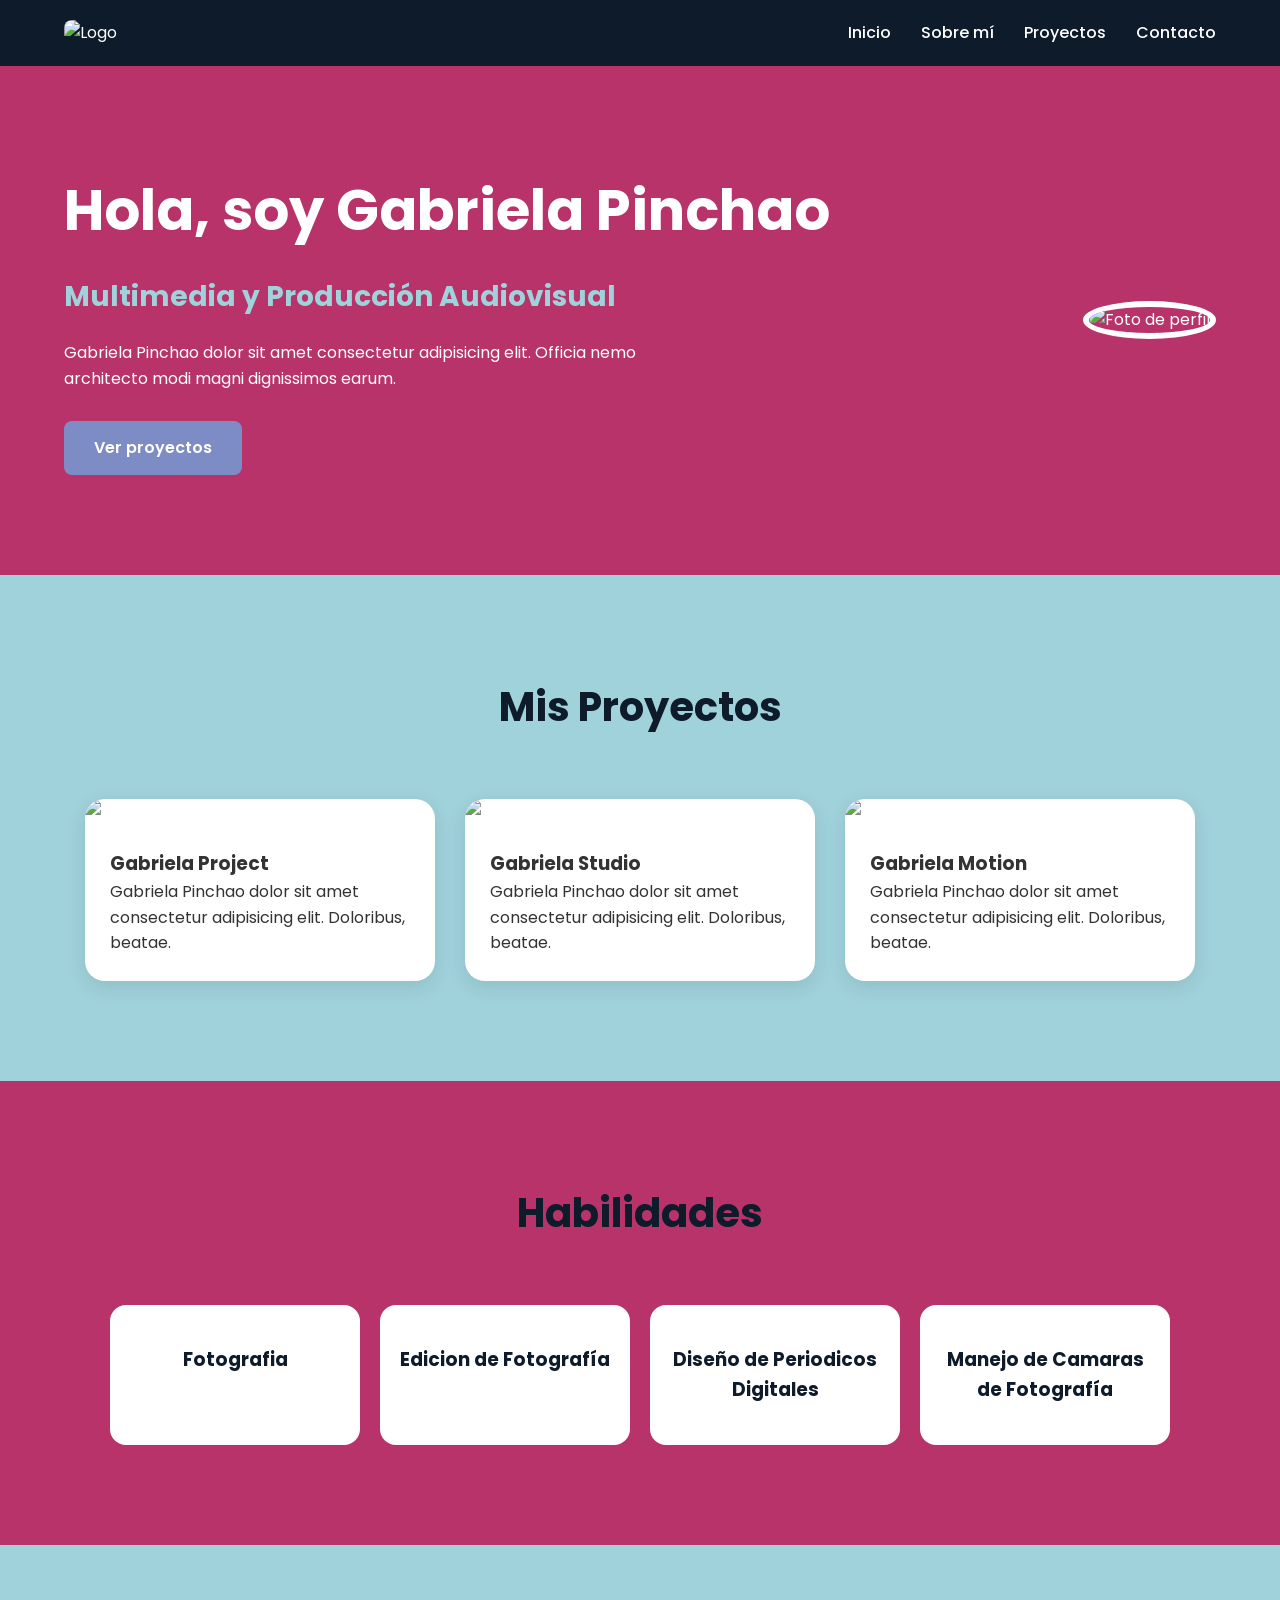
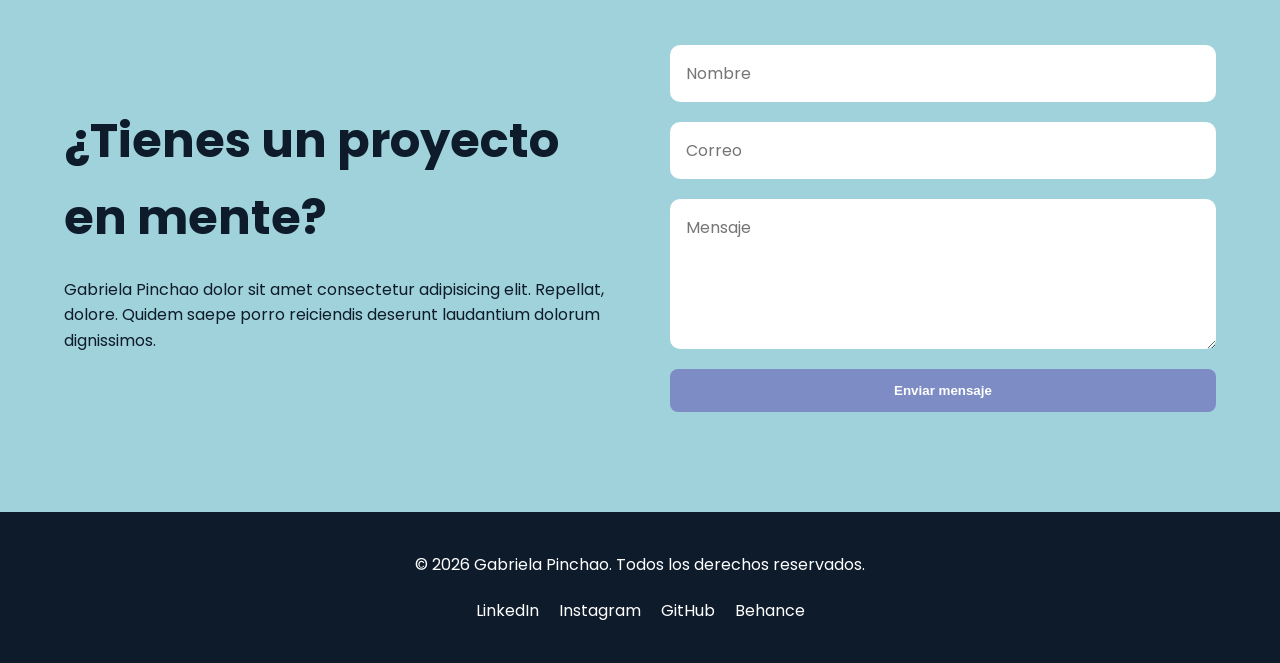
==== index.html @ ec37221f "Proyecto" ====
<!DOCTYPE html>
<html lang="es">
<head>
    <meta charset="UTF-8">
    <meta name="viewport" content="width=device-width, initial-scale=1.0">
    <title>Portafolio Personal</title>

    <!-- Enlace externo hacia la hoja de estilos -->
    <link rel="stylesheet" href="css/style.css">

    <!-- Fuente importada desde Google Fonts -->
    <link rel="preconnect" href="https://fonts.googleapis.com">
    <link rel="preconnect" href="https://fonts.gstatic.com" crossorigin>
    <link href="https://fonts.googleapis.com/css2?family=Poppins:wght@300;400;500;600;700&display=swap" rel="stylesheet">
</head>
<body>

    <!-- Encabezado principal con logo y navegación -->
    <header>
        <div class="container header-container">

            <!-- Logo representado con una imagen placeholder -->
            <div class="logo">
                <img src="https://picsum.photos/50/50" alt="Logo">
            </div>

            <!-- Menú de navegación horizontal -->
            <nav>
                <ul class="nav-links">
                    <li><a href="#inicio">Inicio</a></li>
                    <li><a href="#sobre-mi">Sobre mí</a></li>
                    <li><a href="#proyectos">Proyectos</a></li>
                    <li><a href="#contacto">Contacto</a></li>
                </ul>
            </nav>

        </div>
    </header>

    <main>

        <!-- Sección principal Hero con presentación personal -->
        <section class="hero" id="inicio">

            <div class="container hero-container">

                <!-- Columna izquierda con información introductoria -->
                <div class="hero-text">
                    <h1>Hola, soy Gabriela Pinchao</h1>

                    <h2>Multimedia y Producción Audiovisual</h2>

                    <p>
                        Gabriela Pinchao dolor sit amet consectetur adipisicing elit. 
                        Officia nemo architecto modi magni dignissimos earum.
                    </p>

                    <!-- Botón principal para dirigir hacia proyectos -->
                    <a href="#proyectos" class="btn">
                        Ver proyectos
                    </a>
                </div>

                <!-- Columna derecha con imagen de perfil circular -->
                <div class="hero-image">
                    <img src="https://picsum.photos/400/400" alt="Foto de perfil">
                </div>

            </div>

        </section>

        <!-- Sección destinada a mostrar proyectos destacados -->
        <section class="projects" id="proyectos">

            <div class="container">

                <h2 class="section-title">Mis Proyectos</h2>

                <!-- Contenedor flex para organizar tarjetas -->
                <div class="projects-grid">

                    <!-- Tarjeta individual de proyecto -->
                    <article class="project-card">

                        <img src="https://picsum.photos/350/250?random=1" alt="Proyecto 1">

                        <div class="project-content">
                            <h3>Gabriela Project</h3>

                            <p>
                                Gabriela Pinchao dolor sit amet consectetur adipisicing elit. 
                                Doloribus, beatae.
                            </p>
                        </div>

                    </article>

                    <article class="project-card">

                        <img src="https://picsum.photos/350/250?random=2" alt="Proyecto 2">

                        <div class="project-content">
                            <h3>Gabriela Studio</h3>

                            <p>
                                Gabriela Pinchao dolor sit amet consectetur adipisicing elit. 
                                Doloribus, beatae.
                            </p>
                        </div>

                    </article>

                    <article class="project-card">

                        <img src="https://picsum.photos/350/250?random=3" alt="Proyecto 3">

                        <div class="project-content">
                            <h3>Gabriela Motion</h3>

                            <p>
                                Gabriela Pinchao dolor sit amet consectetur adipisicing elit. 
                                Doloribus, beatae.
                            </p>
                        </div>

                    </article>

                </div>

            </div>

        </section>

        <!-- Sección de habilidades personales -->
        <section class="skills" id="sobre-mi">

            <div class="container">

                <h2 class="section-title">Habilidades</h2>

                <!-- Distribución horizontal de habilidades -->
                <div class="skills-grid">

                    <div class="skill-card">
                        <h3>Fotografia</h3>
                    </div>

                    <div class="skill-card">
                        <h3>Edicion de Fotografía</h3>
                    </div>

                    <div class="skill-card">
                        <h3>Diseño de Periodicos Digitales</h3>
                    </div>

                    <div class="skill-card">
                        <h3>Manejo de Camaras de Fotografía</h3>
                    </div>

                </div>

            </div>

        </section>

        <!-- Sección de contacto con información y formulario -->
        <section class="contact" id="contacto">

            <div class="container contact-container">

                <!-- Columna izquierda con mensaje motivacional -->
                <div class="contact-text">

                    <h2>¿Tienes un proyecto en mente?</h2>

                    <p>
                        Gabriela Pinchao dolor sit amet consectetur adipisicing elit. 
                        Repellat, dolore. Quidem saepe porro reiciendis deserunt 
                        laudantium dolorum dignissimos.
                    </p>

                </div>

                <!-- Formulario de contacto -->
                <div class="contact-form">

                    <form>

                        <input type="text" placeholder="Nombre">

                        <input type="email" placeholder="Correo">

                        <textarea placeholder="Mensaje"></textarea>

                        <button type="submit" class="btn">
                            Enviar mensaje
                        </button>

                    </form>

                </div>

            </div>

        </section>

    </main>

    <!-- Pie de página con redes sociales -->
    <footer>

        <div class="container footer-container">

            <p>© 2026 Gabriela Pinchao. Todos los derechos reservados.</p>

            <!-- Redes sociales organizadas horizontalmente -->
            <div class="social-links">
                <a href="#">LinkedIn</a>
                <a href="#">Instagram</a>
                <a href="#">GitHub</a>
                <a href="#">Behance</a>
            </div>

        </div>

    </footer>

</body>
</html>
---- css/style.css ----
/* 
   Reset básico para eliminar márgenes y paddings 
   predeterminados del navegador
*/
*{
    margin: 0;
    padding: 0;
    box-sizing: border-box;
}

/* 
   Estilos generales aplicados al cuerpo de la página
*/
body{
    font-family: 'Poppins', sans-serif;
    line-height: 1.6;
    color: #ffffff;
    background-color: #F4F4F4;
}

/* 
   Clase reutilizable para centrar y limitar contenido
*/
.container{
    width: 90%;
    max-width: 1200px;
    margin: 0 auto;
}

/* 
   Encabezado principal de navegación
*/
header{
    background-color: #0D1B2A;
    padding: 20px 0;
    position: sticky;
    top: 0;
    z-index: 100;
}

/* 
   Organización horizontal del logo y menú
*/
.header-container{
    display: flex;
    justify-content: space-between;
    align-items: center;
}

/* 
   Ajuste visual del logo
*/
.logo img{
    width: 50px;
    height: 50px;
    border-radius: 8px;
}

/* 
   Eliminación de estilos de lista en navegación
*/
.nav-links{
    display: flex;
    gap: 30px;
    list-style: none;
}

/* 
   Estilos visuales para enlaces del menú
*/
.nav-links a{
    text-decoration: none;
    color: #ffffff;
    font-weight: 500;
    transition: 0.3s;
}

/* 
   Efecto hover en navegación
*/
.nav-links a:hover{
    color: #7D8CC4;
}

/* 
   Sección principal de presentación
*/
.hero{
    background-color: #B8336A;
    padding: 100px 0;
}

/* 
   Distribución en dos columnas usando Flexbox
*/
.hero-container{
    display: flex;
    align-items: center;
    justify-content: space-between;
    gap: 60px;
}

/* 
   Control de ancho para texto del hero
*/
.hero-text{
    flex: 1;
}

/* 
   Estilo del título principal
*/
.hero-text h1{
    font-size: 56px;
    margin-bottom: 20px;
}

/* 
   Estilo del subtítulo
*/
.hero-text h2{
    font-size: 28px;
    margin-bottom: 20px;
    color: #A0D2DB;
}

/* 
   Espaciado del párrafo descriptivo
*/
.hero-text p{
    margin-bottom: 30px;
    max-width: 600px;
}

/* 
   Botones principales del sitio
*/
.btn{
    display: inline-block;
    background-color: #7D8CC4;
    color: #ffffff;
    padding: 14px 30px;
    border-radius: 8px;
    text-decoration: none;
    border: none;
    cursor: pointer;
    font-weight: 600;
    transition: 0.3s;
}

/* 
   Animación suave al pasar el cursor
*/
.btn:hover{
    transform: translateY(-3px);
    opacity: 0.9;
}

/* 
   Ajuste de imagen de perfil
*/
.hero-image img{
    width: 400px;
    height: 400px;
    border-radius: 50%;
    object-fit: cover;
    border: 6px solid #ffffff;
}

/* 
   Espaciado general de secciones
*/
section{
    padding: 100px 0;
}

/* 
   Títulos centrales de sección
*/
.section-title{
    text-align: center;
    font-size: 40px;
    margin-bottom: 60px;
    color: #0D1B2A;
}

/* 
   Fondo de sección proyectos
*/
.projects{
    background-color: #A0D2DB;
}

/* 
   Organización horizontal de tarjetas
*/
.projects-grid{
    display: flex;
    gap: 30px;
    flex-wrap: wrap;
    justify-content: center;
}

/* 
   Diseño visual de cada tarjeta
*/
.project-card{
    background-color: #ffffff;
    width: 350px;
    border-radius: 20px;
    overflow: hidden;
    box-shadow: 0 6px 20px rgba(0,0,0,0.1);
    transition: 0.3s;
}

/* 
   Elevación visual al pasar el cursor
*/
.project-card:hover{
    transform: translateY(-8px);
}

/* 
   Ajuste de imágenes de proyectos
*/
.project-card img{
    width: 100%;
    display: block;
}

/* 
   Espaciado interno de contenido
*/
.project-content{
    padding: 25px;
    color: #333333;
}

/* 
   Fondo alternado para habilidades
*/
.skills{
    background-color: #B8336A;
}

/* 
   Organización de habilidades en 4 columnas
*/
.skills-grid{
    display: flex;
    gap: 20px;
    flex-wrap: wrap;
    justify-content: center;
}

/* 
   Tarjetas simples de habilidades
*/
.skill-card{
    background-color: #ffffff;
    color: #0D1B2A;
    width: 250px;
    padding: 40px 20px;
    border-radius: 16px;
    text-align: center;
    font-weight: 600;
    transition: 0.3s;
}

/* 
   Animación suave para habilidades
*/
.skill-card:hover{
    transform: scale(1.05);
}

/* 
   Fondo claro para contacto
*/
.contact{
    background-color: #A0D2DB;
}

/* 
   Distribución en dos columnas
*/
.contact-container{
    display: flex;
    justify-content: space-between;
    gap: 60px;
    align-items: center;
}

/* 
   Ajuste del bloque de texto
*/
.contact-text{
    flex: 1;
    color: #0D1B2A;
}

/* 
   Título grande de llamada a la acción
*/
.contact-text h2{
    font-size: 48px;
    margin-bottom: 20px;
}

/* 
   Área del formulario
*/
.contact-form{
    flex: 1;
}

/* 
   Organización vertical de campos
*/
.contact-form form{
    display: flex;
    flex-direction: column;
    gap: 20px;
}

/* 
   Estilos de inputs y textarea
*/
.contact-form input,
.contact-form textarea{
    padding: 16px;
    border: none;
    border-radius: 10px;
    font-size: 16px;
    font-family: 'Poppins', sans-serif;
}

/* 
   Altura personalizada del textarea
*/
.contact-form textarea{
    min-height: 150px;
    resize: vertical;
}

/* 
   Pie de página del sitio
*/
footer{
    background-color: #0D1B2A;
    padding: 40px 0;
}

/* 
   Contenido centrado del footer
*/
.footer-container{
    display: flex;
    flex-direction: column;
    align-items: center;
    gap: 20px;
}

/* 
   Organización horizontal de redes sociales
*/
.social-links{
    display: flex;
    gap: 20px;
}

/* 
   Estilos visuales de enlaces sociales
*/
.social-links a{
    color: #ffffff;
    text-decoration: none;
    transition: 0.3s;
}

/* 
   Efecto hover para redes sociales
*/
.social-links a:hover{
    color: #7D8CC4;
}

/* 
   Adaptación responsive para pantallas pequeñas
*/
@media(max-width: 900px){

    .hero-container,
    .contact-container{
        flex-direction: column;
        text-align: center;
    }

    .hero-image img{
        width: 300px;
        height: 300px;
    }

    .hero-text h1{
        font-size: 42px;
    }

    .contact-text h2{
        font-size: 36px;
    }

    .header-container{
        flex-direction: column;
        gap: 20px;
    }

    .nav-links{
        flex-wrap: wrap;
        justify-content: center;
    }
}
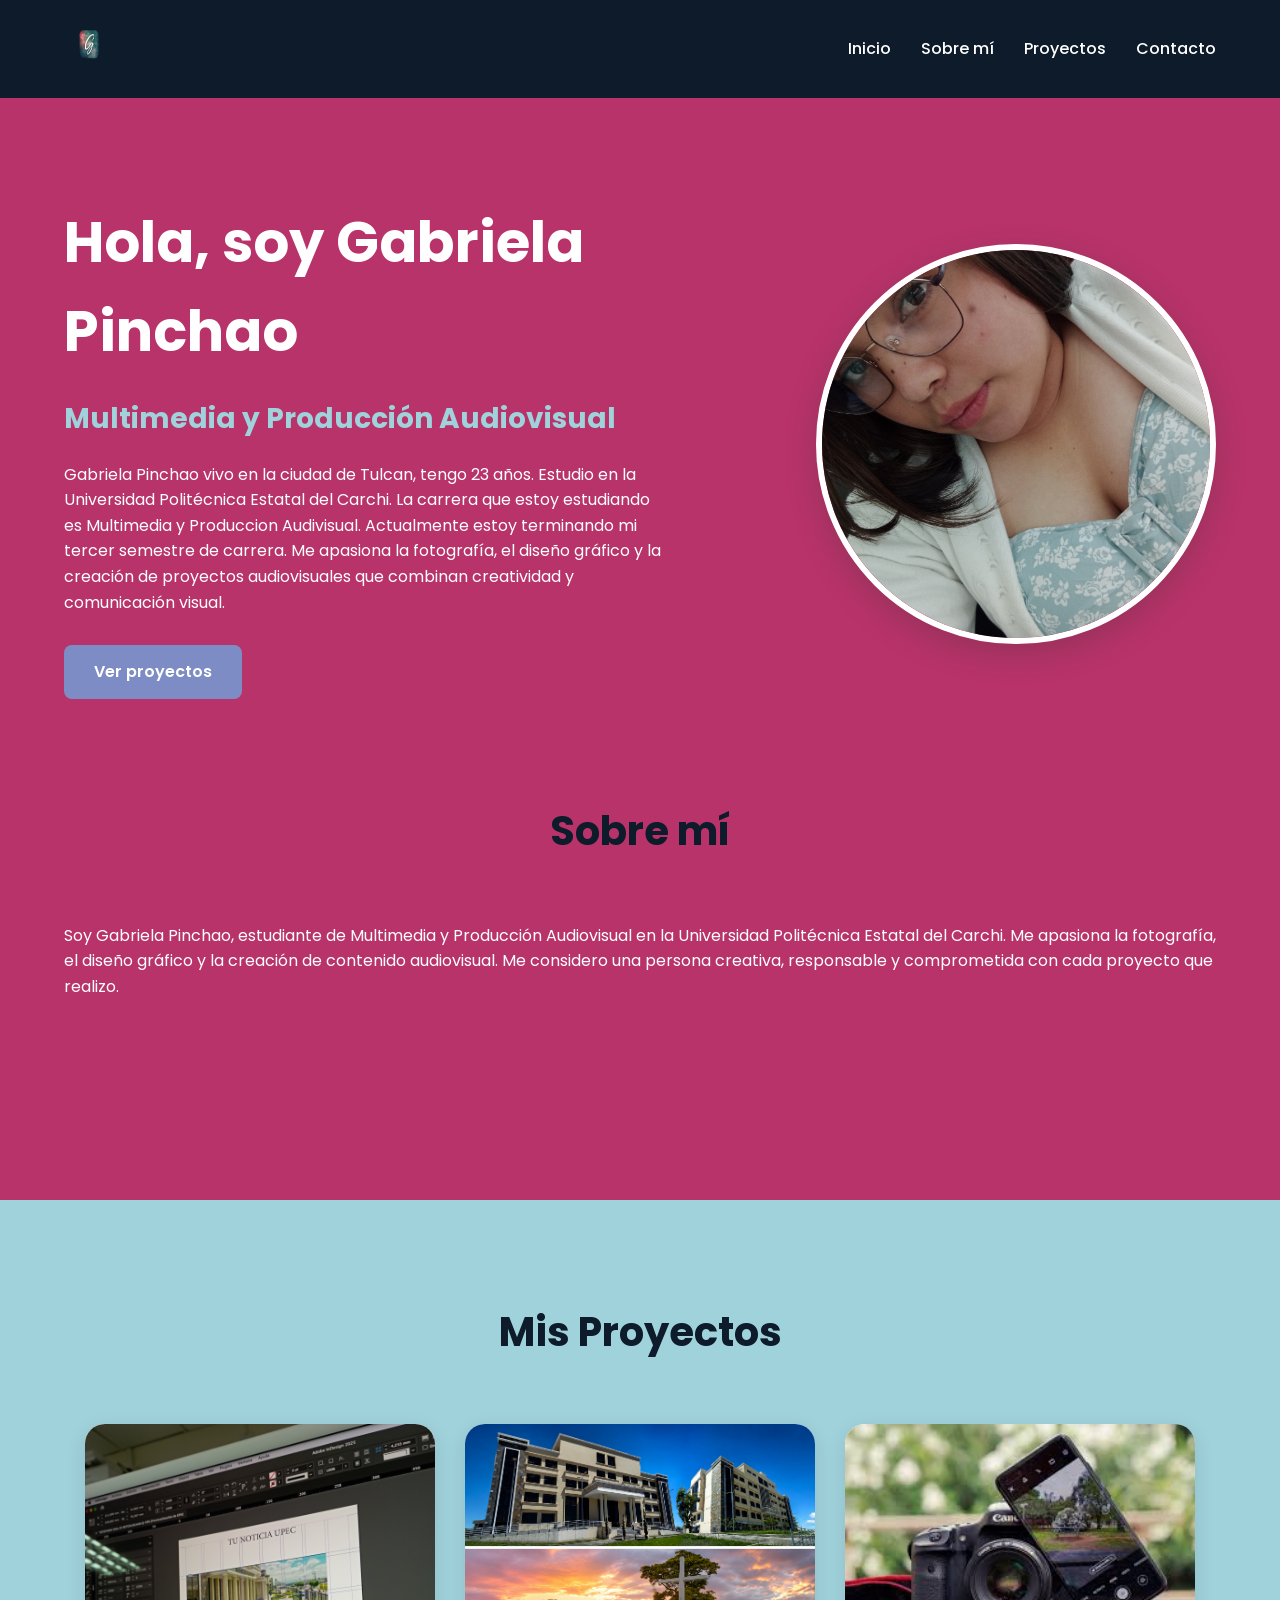
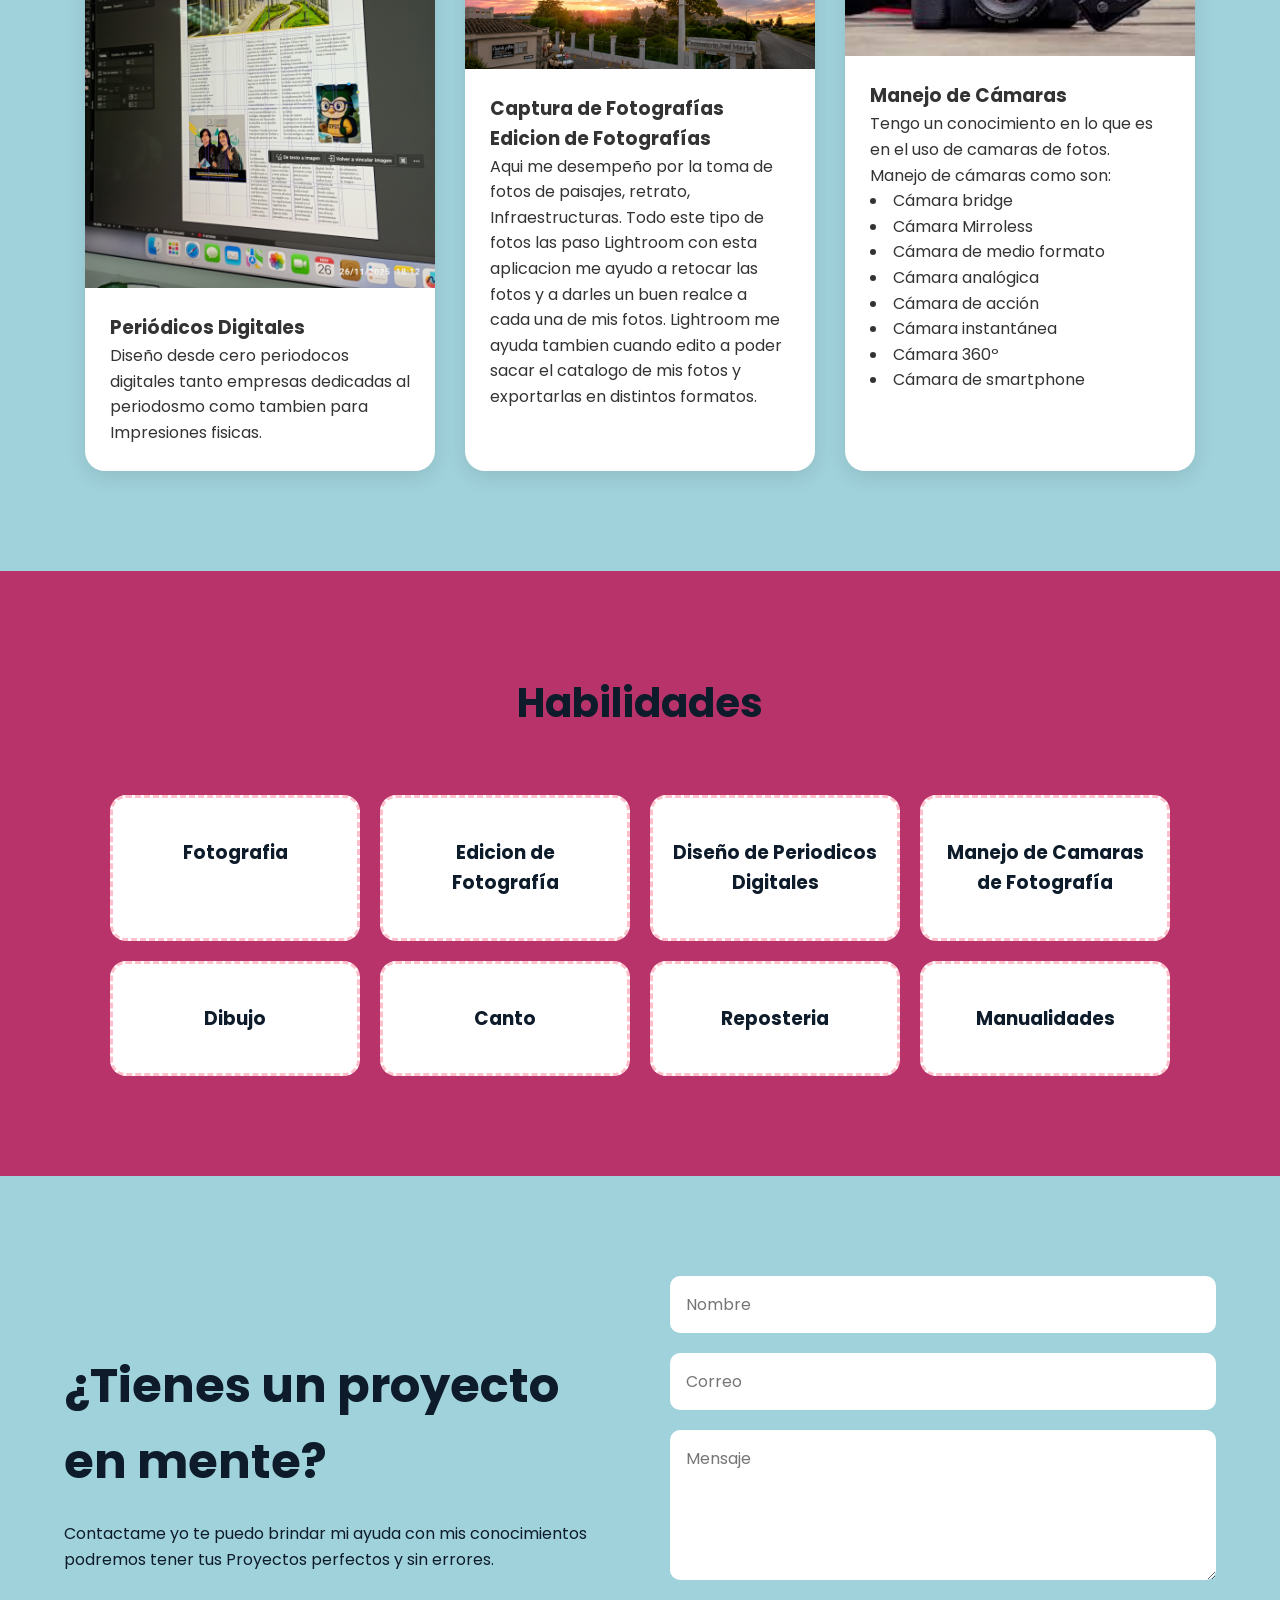
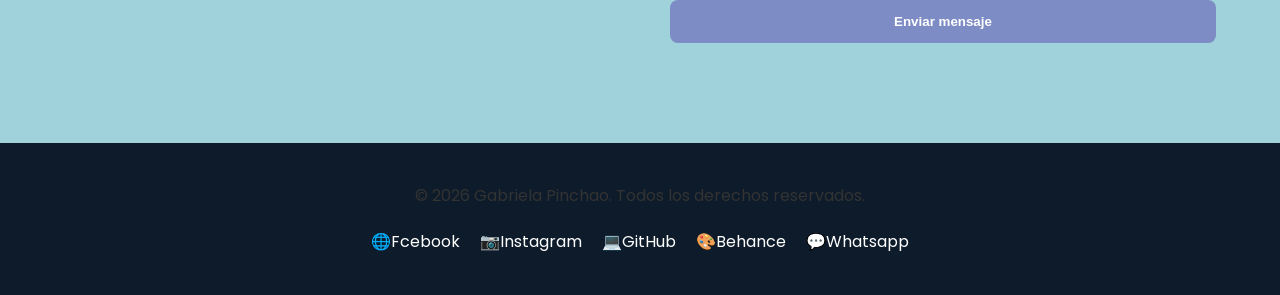
==== commit 2ad8abd3: "cambios" ====
--- a/index.html
+++ b/index.html
@@ -6,7 +6,7 @@
     <title>Portafolio Personal</title>
 
     <!-- Enlace externo hacia la hoja de estilos -->
-    <link rel="stylesheet" href="css/style.css">
+    <link rel="stylesheet" href="style/style.css">
 
     <!-- Fuente importada desde Google Fonts -->
     <link rel="preconnect" href="https://fonts.googleapis.com">
@@ -21,7 +21,7 @@
 
             <!-- Logo representado con una imagen placeholder -->
             <div class="logo">
-                <img src="https://picsum.photos/50/50" alt="Logo">
+                <img src="img/logo de pie.png" alt="Logo">
             </div>
 
             <!-- Menú de navegación horizontal -->
@@ -35,7 +35,10 @@
             </nav>
 
         </div>
+
+        
     </header>
+    
 
     <main>
 
@@ -51,8 +54,11 @@
                     <h2>Multimedia y Producción Audiovisual</h2>
 
                     <p>
-                        Gabriela Pinchao dolor sit amet consectetur adipisicing elit. 
-                        Officia nemo architecto modi magni dignissimos earum.
+                        Gabriela Pinchao vivo en la ciudad de Tulcan, tengo 23 años.
+                        Estudio en la Universidad  Politécnica Estatal del Carchi.
+                        La carrera que estoy estudiando  es Multimedia y Produccion Audivisual.
+                        Actualmente estoy terminando mi tercer semestre de carrera.
+                        Me apasiona la fotografía, el diseño gráfico y la creación de proyectos audiovisuales que combinan creatividad y comunicación visual.
                     </p>
 
                     <!-- Botón principal para dirigir hacia proyectos -->
@@ -63,11 +69,23 @@
 
                 <!-- Columna derecha con imagen de perfil circular -->
                 <div class="hero-image">
-                    <img src="https://picsum.photos/400/400" alt="Foto de perfil">
-                </div>
-
-            </div>
-
+                    <img src="img/Mi foto.jpg" alt="Foto de perfil">
+                </div>
+
+            </div>
+              <section class="about" id="sobre-mi">
+
+    <div class="container">
+
+        <h2 class="section-title">Sobre mí</h2>
+
+        <p>
+            Soy Gabriela Pinchao, estudiante de Multimedia y Producción Audiovisual en la Universidad Politécnica Estatal del Carchi. Me apasiona la fotografía, el diseño gráfico y la creación de contenido audiovisual. Me considero una persona creativa, responsable y comprometida con cada proyecto que realizo.
+        </p>
+
+    </div>
+
+</section>
         </section>
 
         <!-- Sección destinada a mostrar proyectos destacados -->
@@ -83,14 +101,15 @@
                     <!-- Tarjeta individual de proyecto -->
                     <article class="project-card">
 
-                        <img src="https://picsum.photos/350/250?random=1" alt="Proyecto 1">
+                        <img src="img/periodoco digital.jpg" alt="Proyecto 1">
 
                         <div class="project-content">
-                            <h3>Gabriela Project</h3>
+                            <h3>Periódicos Digitales</h3>
 
                             <p>
-                                Gabriela Pinchao dolor sit amet consectetur adipisicing elit. 
-                                Doloribus, beatae.
+                                Diseño desde cero periodocos digitales tanto empresas dedicadas al periodosmo
+                                como tambien para Impresiones fisicas. 
+
                             </p>
                         </div>
 
@@ -98,14 +117,19 @@
 
                     <article class="project-card">
 
-                        <img src="https://picsum.photos/350/250?random=2" alt="Proyecto 2">
+                        <img src="img/fotos de paisajes, infraestructuras.png" alt="Proyecto 2">
 
                         <div class="project-content">
-                            <h3>Gabriela Studio</h3>
-
+                            <h3>Captura de Fotografías
+                                Edicion de Fotografías
+                            </h3>
+                               Aqui me desempeño por la toma de fotos de paisajes, retrato, Infraestructuras.
+                               Todo este tipo de fotos las paso Lightroom con esta aplicacion me ayudo a retocar
+                               las fotos y a darles un buen realce a cada una de mis fotos.
+                               Lightroom me ayuda tambien cuando edito a poder sacar el catalogo de mis fotos y exportarlas
+                               en distintos formatos.
                             <p>
-                                Gabriela Pinchao dolor sit amet consectetur adipisicing elit. 
-                                Doloribus, beatae.
+                                
                             </p>
                         </div>
 
@@ -113,14 +137,40 @@
 
                     <article class="project-card">
 
-                        <img src="https://picsum.photos/350/250?random=3" alt="Proyecto 3">
+                        <img src="img/camara de fotografia.jpeg" alt="Proyecto 3">
 
                         <div class="project-content">
-                            <h3>Gabriela Motion</h3>
+                            <h3>Manejo de Cámaras</h3>
 
                             <p>
-                                Gabriela Pinchao dolor sit amet consectetur adipisicing elit. 
-                                Doloribus, beatae.
+                                Tengo un conocimiento en lo que es en el uso de camaras de fotos.
+                                Manejo de cámaras como son:
+                                <li>
+                                    Cámara bridge
+                                </li>
+                                <li>
+                                    Cámara Mirroless
+
+                                </li>
+                                <li>
+                                    Cámara de medio formato
+                                </li>
+                                <li>
+                                    Cámara analógica
+
+                                </li>
+                                <li>
+                                    Cámara de acción
+                                </li>
+                                <li>
+                                    Cámara instantánea
+                                </li>
+                                <li>
+                                    Cámara 360º
+                                </li>
+                                <li>
+                                    Cámara de smartphone
+                                </li>
                             </p>
                         </div>
 
@@ -133,7 +183,7 @@
         </section>
 
         <!-- Sección de habilidades personales -->
-        <section class="skills" id="sobre-mi">
+        <section class="skills" id="habilidades"> 
 
             <div class="container">
 
@@ -157,6 +207,21 @@
                     <div class="skill-card">
                         <h3>Manejo de Camaras de Fotografía</h3>
                     </div>
+                    <div class="skill-card">
+                         <h3>Dibujo</h3>
+                    </div>
+
+                    <div class="skill-card">
+                        <h3>Canto</h3>
+                    </div>
+
+                    <div class="skill-card">
+                        <h3>Reposteria</h3>
+                    </div>
+
+                    <div class="skill-card">
+                        <h3>Manualidades</h3>
+                    </div>
 
                 </div>
 
@@ -175,9 +240,8 @@
                     <h2>¿Tienes un proyecto en mente?</h2>
 
                     <p>
-                        Gabriela Pinchao dolor sit amet consectetur adipisicing elit. 
-                        Repellat, dolore. Quidem saepe porro reiciendis deserunt 
-                        laudantium dolorum dignissimos.
+                        Contactame yo te puedo brindar mi ayuda con mis conocimientos podremos tener tus Proyectos
+                        perfectos y sin errores.
                     </p>
 
                 </div>
@@ -185,19 +249,19 @@
                 <!-- Formulario de contacto -->
                 <div class="contact-form">
 
-                    <form>
-
-                        <input type="text" placeholder="Nombre">
-
-                        <input type="email" placeholder="Correo">
-
-                        <textarea placeholder="Mensaje"></textarea>
-
-                        <button type="submit" class="btn">
-                            Enviar mensaje
-                        </button>
-
-                    </form>
+                    <form action="https://formspree.io/f/xlgvqzpj" method="post">
+
+    <input type="text" name="nombre" placeholder="Nombre">
+
+    <input type="email" name="correo" placeholder="Correo">
+
+    <textarea name="mensaje" placeholder="Mensaje"></textarea>
+
+    <button type="submit" class="btn">
+        Enviar mensaje
+    </button>
+
+</form>
 
                 </div>
 
@@ -216,10 +280,12 @@
 
             <!-- Redes sociales organizadas horizontalmente -->
             <div class="social-links">
-                <a href="#">LinkedIn</a>
-                <a href="#">Instagram</a>
-                <a href="#">GitHub</a>
-                <a href="#">Behance</a>
+                <a href="https://www.facebook.com/share/1Fft4nBmLT/">🌐Fcebook</a>
+                <a href="https://www.instagram.com/gaby_estefi123/?hl=es">📷Instagram</a>
+                <a href="https://github.com/gaby2003upec/Gabriela-Estefania">💻GitHub</a>
+                <a href="https://www.behance.net/estefanapinchao">🎨Behance</a>
+                <a href="https://web.whatsapp.com/">💬Whatsapp
+                </a>
             </div>
 
         </div>
--- a/style/style.css
+++ b/style/style.css
@@ -0,0 +1,424 @@
+/* 
+   Reset básico para eliminar márgenes y paddings 
+   predeterminados del navegador
+*/
+*{
+    margin: 0;
+    padding: 0;
+    box-sizing: border-box;
+}
+
+/* 
+   Estilos generales aplicados al cuerpo de la página
+*/
+body{
+    font-family: 'Poppins', sans-serif;
+    line-height: 1.6;
+    color: #333333; /* Corregido: texto oscuro para leer sobre fondo claro */
+    background-color: #F4F4F4;
+}
+
+/* 
+   Clase reutilizable para centrar y limitar contenido
+*/
+.container{
+    width: 90%;
+    max-width: 1200px;
+    margin: 0 auto;
+}
+
+/* 
+   Encabezado principal de navegación
+*/
+header{
+    background-color: #0D1B2A;
+    padding: 20px 0;
+    position: sticky;
+    top: 0;
+    z-index: 100;
+}
+
+/* 
+   Organización horizontal del logo y menú
+*/
+.header-container{
+    display: flex;
+    justify-content: space-between;
+    align-items: center;
+}
+
+/* 
+   Ajuste visual del logo
+*/
+.logo img{
+    width: 50px;
+    height: 50px;
+    border-radius: 8px;
+}
+
+/* 
+   Eliminación de estilos de lista en navegación
+*/
+.nav-links{
+    display: flex;
+    gap: 30px;
+    list-style: none;
+}
+
+/* 
+   Estilos visuales para enlaces del menú
+*/
+.nav-links a{
+    text-decoration: none;
+    color: #ffffff;
+    font-weight: 500;
+    transition: 0.3s;
+}
+
+/* 
+   Efecto hover en navegación
+*/
+.nav-links a:hover{
+    color: #7D8CC4;
+}
+
+/* 
+   Sección principal de presentación
+*/
+.hero{
+    background-color: #B8336A;
+    padding: 100px 0;
+    color: #ffffff; /* Texto blanco solo en esta sección oscura */
+}
+
+/* 
+   Distribución en dos columnas usando Flexbox
+*/
+.hero-container{
+    display: flex;
+    align-items: center;
+    justify-content: space-between;
+    gap: 60px;
+}
+
+/* 
+   Control de ancho para texto del hero
+*/
+.hero-text{
+    flex: 1;
+}
+
+/* 
+   Estilo del título principal
+*/
+.hero-text h1{
+    font-size: 56px;
+    margin-bottom: 20px;
+}
+
+/* 
+   Estilo del subtítulo
+*/
+.hero-text h2{
+    font-size: 28px;
+    margin-bottom: 20px;
+    color: #A0D2DB;
+}
+
+/* 
+   Espaciado del párrafo descriptivo
+*/
+.hero-text p{
+    margin-bottom: 30px;
+    max-width: 600px;
+}
+
+/* 
+   Botones principales del sitio
+*/
+.btn{
+    display: inline-block;
+    background-color: #7D8CC4;
+    color: #ffffff;
+    padding: 14px 30px;
+    border-radius: 8px;
+    text-decoration: none;
+    border: none;
+    cursor: pointer;
+    font-weight: 600;
+    transition: 0.3s;
+}
+
+/* 
+   Animación suave al pasar el cursor
+*/
+.btn:hover{
+    transform: translateY(-3px);
+    opacity: 0.9;
+}
+
+/* 
+   Ajuste de imagen de perfil
+*/
+.hero-image img{
+    width: 400px;
+    height: 400px;
+    border-radius: 50%;
+    object-fit: cover;
+    border: 6px solid #ffffff;
+    box-shadow: 0 10px 30px rgba(51, 49, 49, 0.25); /* Corregido: sombra aquí, no anidada */
+}
+
+/* 
+   Espaciado general de secciones
+*/
+section{
+    padding: 100px 0;
+}
+
+/* 
+   Títulos centrales de sección
+*/
+.section-title{
+    text-align: center;
+    font-size: 40px;
+    margin-bottom: 60px;
+    color: #0D1B2A;
+}
+
+/* 
+   Fondo de sección proyectos
+*/
+.projects{
+    background-color: #A0D2DB;
+}
+
+/* 
+   Organización horizontal de tarjetas
+*/
+.projects-grid{
+    display: flex;
+    gap: 30px;
+    flex-wrap: wrap;
+    justify-content: center;
+}
+
+/* 
+   Diseño visual de cada tarjeta
+*/
+.project-card{
+    background-color: #ffffff;
+    width: 350px;
+    border-radius: 20px;
+    overflow: hidden;
+    box-shadow: 0 6px 20px rgba(0,0,0,0.1);
+    transition: 0.3s;
+}
+
+/* 
+   Elevación visual al pasar el cursor
+*/
+.project-card:hover{
+    transform: translateY(-8px) scale(1.03); /* Corregido sintaxis de scale */
+}
+
+/* 
+   Ajuste de imágenes de proyectos
+*/
+.project-card img{
+    width: 100%;
+    display: block;
+}
+
+/* 
+   Espaciado interno de contenido
+*/
+.project-content{
+    padding: 25px;
+    color: #333333;
+}
+
+/* 
+   Fondo alternado para habilidades
+*/
+.skills{
+    background-color: #B8336A;
+}
+
+/* 
+   Organización de habilidades en 4 columnas
+*/
+.skills-grid{
+    display: flex;
+    gap: 20px;
+    flex-wrap: wrap;
+    justify-content: center;
+}
+
+/* 
+   Tarjetas simples de habilidades - Estilo unificado y sin duplicados
+*/
+.skill-card{
+    background-color: #ffffff;
+    color: #0D1B2A;
+    width: 250px;
+    padding: 40px 20px;
+    border-radius: 16px;
+    text-align: center;
+    font-weight: 600;
+    transition: 0.3s;
+    border-bottom: 5px solid #7D8CC4;
+    border: 3px dashed #FFC0CB; /* Unificado: mantengo ambos estilos combinados */
+}
+
+/* 
+   Animación suave para habilidades
+*/
+.skill-card:hover{
+    transform: scale(1.05);
+}
+
+/* 
+   Fondo claro para contacto
+*/
+.contact{
+    background-color: #A0D2DB;
+}
+
+/* 
+   Distribución en dos columnas
+*/
+.contact-container{
+    display: flex;
+    justify-content: space-between;
+    gap: 60px;
+    align-items: center;
+}
+
+/* 
+   Ajuste del bloque de texto
+*/
+.contact-text{
+    flex: 1;
+    color: #0D1B2A;
+}
+
+/* 
+   Título grande de llamada a la acción
+*/
+.contact-text h2{
+    font-size: 48px;
+    margin-bottom: 20px;
+}
+
+/* 
+   Área del formulario
+*/
+.contact-form{
+    flex: 1;
+}
+
+/* 
+   Organización vertical de campos
+*/
+.contact-form form{
+    display: flex;
+    flex-direction: column;
+    gap: 20px;
+}
+
+/* 
+   Estilos de inputs y textarea
+*/
+.contact-form input,
+.contact-form textarea{
+    padding: 16px;
+    border: none;
+    border-radius: 10px;
+    font-size: 16px;
+    font-family: 'Poppins', sans-serif;
+}
+
+/* 
+   Altura personalizada del textarea
+*/
+.contact-form textarea{
+    min-height: 150px;
+    resize: vertical;
+}
+
+/* 
+   Pie de página del sitio
+*/
+footer{
+    background-color: #0D1B2A;
+    padding: 40px 0;
+}
+
+/* 
+   Contenido centrado del footer
+*/
+.footer-container{
+    display: flex;
+    flex-direction: column;
+    align-items: center;
+    gap: 20px;
+}
+
+/* 
+   Organización horizontal de redes sociales
+*/
+.social-links{
+    display: flex;
+    gap: 20px;
+}
+
+/* 
+   Estilos visuales para enlaces sociales
+*/
+.social-links a{
+    color: #ffffff;
+    text-decoration: none;
+    transition: 0.3s;
+}
+
+/* 
+   Efecto hover para redes sociales
+*/
+.social-links a:hover{
+    color: #7D8CC4;
+}
+
+/* 
+   Adaptación responsive para pantallas pequeñas
+*/
+@media(max-width: 900px){
+    .hero-container,
+    .contact-container{
+        flex-direction: column;
+        text-align: center;
+    }
+
+    .hero-image img{
+        width: 300px;
+        height: 300px;
+    }
+
+    .hero-text h1{
+        font-size: 42px;
+    }
+
+    .contact-text h2{
+        font-size: 36px;
+    }
+
+    .header-container{
+        flex-direction: column;
+        gap: 20px;
+    }
+
+    .nav-links{
+        flex-wrap: wrap;
+        justify-content: center;
+    }
+}
